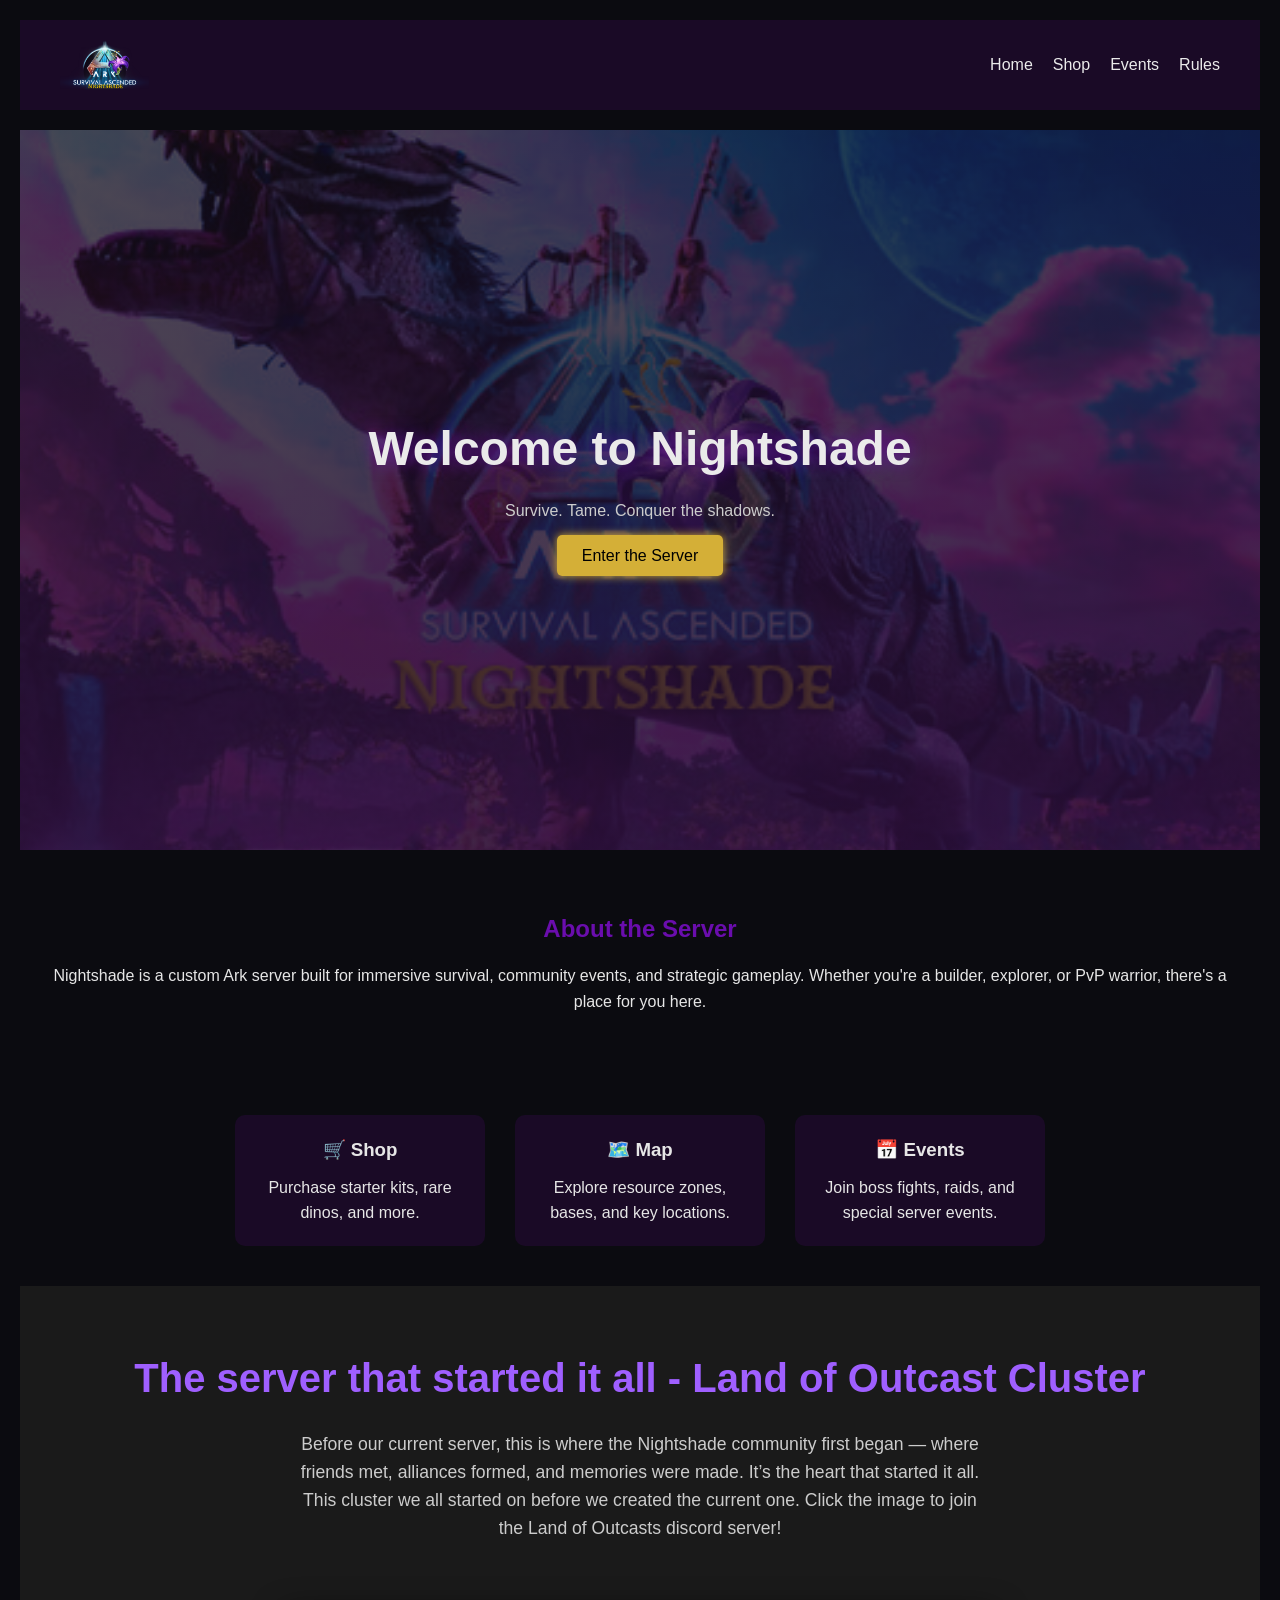
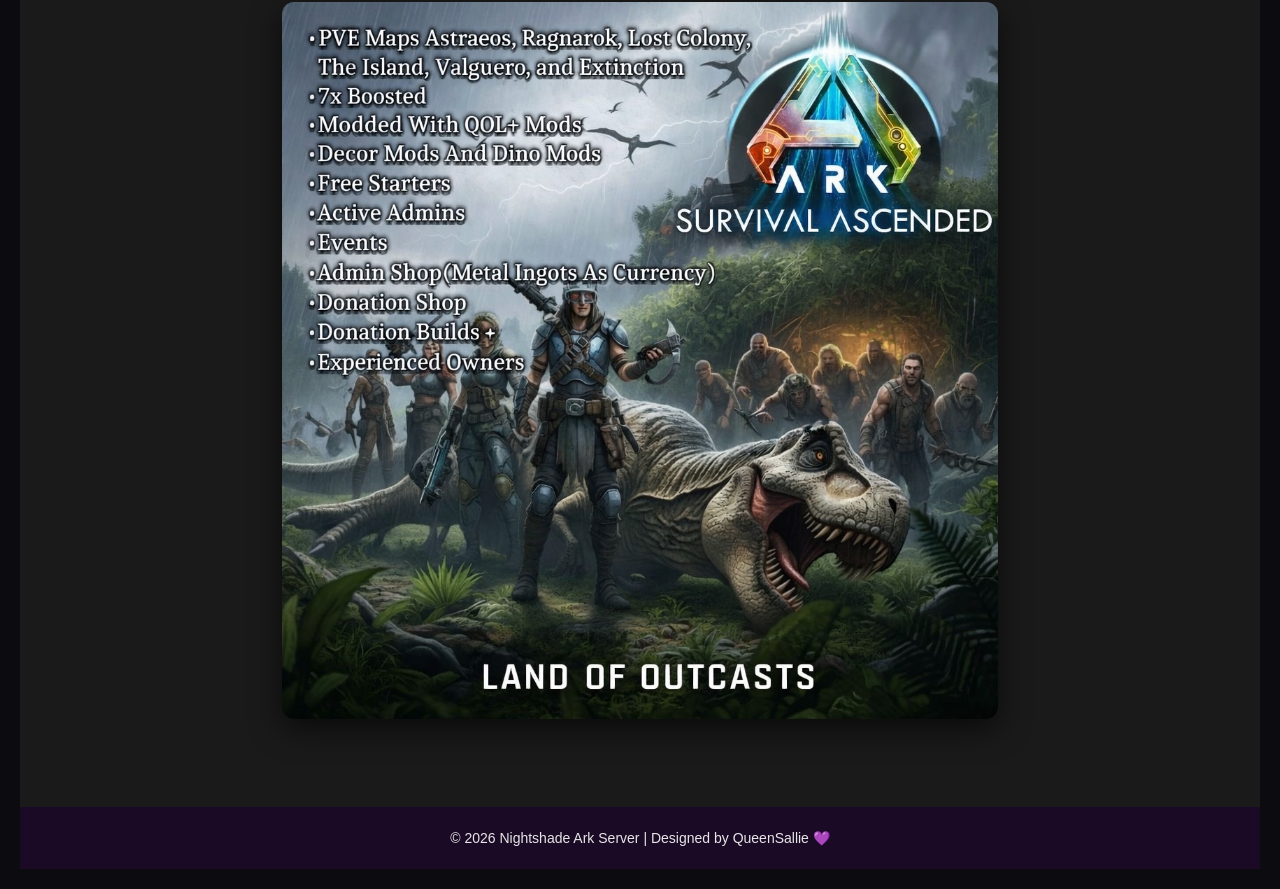
==== index.html @ dcf2665f "Fixed the reference to shop again." ====
<!DOCTYPE html>
<html lang="en">
<head>
    <meta charset="UTF-8">
    <meta name="viewport" content="width=device-width, initial-scale=1.0">
    <title>Nightshade Ark Server</title>
    <link rel="stylesheet" href="css/styles.css">
</head>

<body>

    <!-- NAVIGATION -->
    <header>
        <nav class="navbar">
            <a href="index.html" class="logo">
    <img src="images/logo-transparent.png" alt="Nightshade Logo"></a>
            <ul class="nav-links">
                <li><a href="index.html">Home</a></li>
                <li><a href="shop.html">Shop</a></li>
                <li><a href="events.html">Events</a></li>
                <li><a href="rules.html">Rules</a></li>
            </ul>
        </nav>
    </header>

    <!-- HERO SECTION -->
    <section class="hero">
        <div class="hero-content">
            <h2>Welcome to Nightshade</h2>
            <p>Survive. Tame. Conquer the shadows.</p>
            <a href="https://discord.gg/8NeNgTQu6d" class="btn-primary">Enter the Server</a>
        </div>
    </section>

    <!-- ABOUT SECTION -->
    <section class="about">
        <h2>About the Server</h2>
        <p>
            Nightshade is a custom Ark server built for immersive survival,
            community events, and strategic gameplay. Whether you're a builder,
            explorer, or PvP warrior, there's a place for you here.
        </p>
    </section>

    <!-- FEATURES -->
    <section class="features">

        <div class="card">
         <a href="shop.html" style="text-decoration:none; color: inherit;">
            <h3>🛒 Shop</h3>
            <p>Purchase starter kits, rare dinos, and more.</p>
         </a>   
        </div>

        <div class="card">
            <h3>🗺️ Map</h3>
            <p>Explore resource zones, bases, and key locations.</p>
        </div>

        <div class="card">
            <h3>📅 Events</h3>
            <p>Join boss fights, raids, and special server events.</p>
        </div>

    </section>
<!-- Original Server Section -->
<section class="original-server">
  <div class="container">
    <h2>The server that started it all - Land of Outcast Cluster</h2>
    <p>Before our current server, this is where the Nightshade community first began — where friends met, alliances formed, and memories were made. It’s the heart that started it all. This cluster we all started on before we created the current one. Click the image to join the Land of Outcasts discord server!</p>

    <div class="server-image">
      <a href="https://discord.gg/nXuKknvdnn">
        <img src="images/landofoutcasts.png" alt="Land of Outcast Cluster Advertisement">
      </a>
    </div>
  </div>
</section>
    <!-- FOOTER -->
    <footer>
        <p>© 2026 Nightshade Ark Server | Designed by QueenSallie 💜</p>
    </footer>

</body>
</html>
---- css/styles.css ----
/* RESET */
* {
    margin: 0;
    padding: 0;
    box-sizing: border-box;
}

/* BODY */
body {
    font-family: Arial, sans-serif;
    background-color: #0D0D0D;
    color: #EAEAEA;
}

/* NAVBAR */
.navbar {
    display: flex;
    justify-content: space-between;
    align-items: center;
    padding: 20px 40px;
    background-color: #1A0A26;
}

.logo {
    color: #6A0DAD;
    font-size: 24px;
}

.nav-links {
    list-style: none;
    display: flex;
    gap: 20px;
}

.nav-links a {
    text-decoration: none;
    color: #EAEAEA;
    transition: 0.3s;
}

.nav-links a:hover {
    color: #6A0DAD;
}

/* HERO */
.hero {
    position: relative;
    height: 80vh;
    display: flex;
    justify-content: center;
    align-items: center;
    text-align: center;
    color: #EAEAEA;
    z-index: 0;

    /* Background with overlay */
    background: 
        linear-gradient(rgba(13,13,13,0.7), rgba(43,15,58,0.9)),
        url('../images/arkbackground-clean-wip.png') no-repeat center center;
    background-size: cover;
    background-position: center;
}
.hero {
    background-attachment: fixed;
}
/* Ensure content is on top */
.hero-content {
    position: relative;
    z-index: 1;
}

.hero h2 {
    font-size: 48px;
    margin-bottom: 10px;
}

.hero p {
    margin-bottom: 20px;
    color: #ccc;
}

.btn-primary {
    padding: 12px 25px;
    background-color: #D4AF37;
    color: #000;
    text-decoration: none;
    border-radius: 5px;
    transition: 0.3s;
}

.btn-primary:hover {
    background-color: #b8962e;
}

/* ABOUT */
.about {
    padding: 60px 20px;
    text-align: center;
}

.about h2 {
    color: #6A0DAD;
    margin-bottom: 15px;
}

/* FEATURES */
.features {
    display: flex;
    justify-content: center;
    gap: 30px;
    padding: 40px;
}

.card {
    background-color: #1A0A26;
    padding: 20px;
    border-radius: 10px;
    width: 250px;
    text-align: center;
    transition: 0.3s;
}

.card:hover {
    transform: translateY(-5px);
    box-shadow: 0 0 15px #6A0DAD;
}

.card h3 {
    margin-bottom: 10px;
}

/* FOOTER */
footer {
    text-align: center;
    padding: 20px;
    background-color: #1A0A26;
    font-size: 14px;
}
/* GLOW EFFECTS */

.hero h2 {
    text-shadow: 0 0 15px rgba(106, 13, 173, 0.7);
}

/* BUTTON GLOW */
.btn-primary {
    box-shadow: 0 0 10px #D4AF37;
}

.btn-primary:hover {
    box-shadow: 0 0 20px #D4AF37, 0 0 40px #D4AF37;
    transform: scale(1.05);
}

/* CARD HOVER GLOW */
.card:hover {
    transform: translateY(-8px);
    box-shadow: 0 0 20px #6A0DAD, 0 0 40px rgba(106, 13, 173, 0.5);
}

/* FADE-IN ANIMATION */
.hero-content, .about, .features {
    animation: fadeIn 1.5s ease-in;
}

@keyframes fadeIn {
    from {
        opacity: 0;
        transform: translateY(20px);
    }
    to {
        opacity: 1;
        transform: translateY(0);
    }
}
@media (max-width: 768px) {
    .hero h2 {
        font-size: 32px;
    }

    .hero p {
        font-size: 18px;
    }
}
/* Logo image size */
.logo img {
    height: 50px;        /* change to whatever fits your navbar */
    width: auto;         /* keeps the aspect ratio */
    display: block;
}

/* RULES PAGE */
.rules {
    padding: 60px 20px;
    max-width: 900px;
    margin: 0 auto;
    text-align: center;
}

.rules h2 {
    color: #6A0DAD;
    margin-bottom: 40px;
    font-size: 36px;
    text-shadow: 0 0 10px rgba(106, 13, 173, 0.5);
}

.rule-card {
    background-color: #1A0A26;
    padding: 25px;
    border-radius: 12px;
    margin-bottom: 20px;
    text-align: left;
    transition: 0.3s;
    box-shadow: 0 0 10px rgba(106, 13, 173, 0.3);
}

.rule-card h3 {
    color: #D4AF37;
    margin-bottom: 10px;
}

.rule-card p {
    color: #EAEAEA;
    line-height: 1.6;
}

.rule-card:hover {
    box-shadow: 0 0 25px #6A0DAD, 0 0 40px rgba(106, 13, 173, 0.5);
    transform: translateY(-5px);
}

/* Nightshade Ark Shop CSS */

body {
    font-family: Arial, sans-serif;
    background-color: #0B0B17; /* very dark purple/black background */
    color: #EAEAEA;
    margin: 0;
    padding: 20px;
}

header {
    text-align: center;
    padding-bottom: 20px;
}

header h1 {
    color: #9B59B6; /* Nightshade purple accent */
    font-size: 2.5em;
    text-shadow: 0 0 10px #6C3483; /* subtle glow */
}

/* Dropdown Menu */
nav.shop-menu {
    text-align: center;
    margin-bottom: 30px;
}

.shop-menu ul {
    list-style: none;
    padding: 0;
    margin: 0;
    display: inline-block;
}

.shop-menu > ul > li {
    position: relative;
    display: inline-block;
    margin: 0 10px;
    background-color: #1C1C2E; /* dark blue/purple background */
    padding: 12px 20px;
    border-radius: 5px;
    cursor: pointer;
    color: #FFD700; /* gold text accent */
    font-weight: bold;
    transition: 0.2s;
}

.shop-menu > ul > li:hover {
    background-color: #2C2C44; /* lighter hover effect */
}

.shop-menu .dropdown {
    display: none;
    position: absolute;
    top: 100%;
    left: 0;
    background-color: #0B0B17;
    min-width: 180px;
    border-radius: 5px;
    z-index: 10;
    box-shadow: 0 0 15px rgba(155, 89, 182, 0.5); /* purple glow */
}

.shop-menu .dropdown li {
    padding: 10px;
    color: #FFD700;
    text-align: left;
    transition: 0.2s;
}

.shop-menu .dropdown li:hover {
    background-color: #babaf7;
}

.shop-menu > ul > li:hover .dropdown {
    display: block;
}

/* Discord Button */
a.discord-button {
    display: inline-block;
    background-color: #902cf4;
    color: white;
    padding: 12px 25px;
    border-radius: 5px;
    text-decoration: none;
    font-weight: bold;
    transition: 0.2s;
}

a.discord-button:hover {
    background-color: #b789f7;
}

/* Instructions Section */
.instructions {
    text-align: center;
    margin-top: 40px;
}

.instructions h2 {
    color: #9B59B6;
    font-size: 1.8em;
    margin-bottom: 10px;
}

.instructions p {
    font-size: 1em;
    margin-bottom: 15px;
}

/* Responsive */
@media (max-width: 600px) {
    .shop-menu > ul > li {
        display: block;
        margin: 5px 0;
    }

    .shop-menu .dropdown {
        position: relative;
    }
}

/* Starter Kit Header */
.starter-header {
    text-align: center;
    padding: 40px 20px 20px;
    background: linear-gradient(90deg, #0D0D0D, #1A0A2A);
    color: #DA70D6;
    font-family: 'Arial', sans-serif;
    text-shadow: 1px 1px 5px #000;
}

/* Main section */
.starter-main {
    display: flex;
    gap: 30px;
    justify-content: center;
    flex-wrap: wrap;
    padding: 40px 20px;
}

/* Starter card */
.starter-card {
    background-color: #1A1A1A;
    border: 2px solid #3D0075;
    border-radius: 12px;
    padding: 30px;
    max-width: 500px;
    color: #EAEAEA;
    box-shadow: 0 5px 20px rgba(160, 32, 240, 0.3);
    text-align: center;
    font-family: Arial, sans-serif;
}

.starter-card h2 {
    color: #A020F0;
    margin-bottom: 15px;
}

.starter-card ul {
    list-style-type: square;
    margin: 15px 0;
    padding-left: 20px;
    text-align: left;
}

.starter-card ul li {
    margin-bottom: 8px;
    color: #CCCCCC;
}

.starter-card p {
    margin: 20px 0;
    font-size: 0.95rem;
    color: #DDDDDD;
}

/* Discord Button */
.discord-button {
    display: inline-block;
    background-color: #902cf4;
    color: white;
    padding: 12px 25px;
    border-radius: 5px;
    text-decoration: none;
    font-weight: bold;
    transition: 0.2s;
}

.discord-button:hover {
    background-color: #b789f7;
    transform: translateY(-3px);
}
/* Section spacing */
.shop-section {
    margin: 60px auto;
    max-width: 900px;
    padding: 0 20px;
}

.shop-section h2 {
    text-align: center;
    color: #DA70D6;
    margin-bottom: 20px;
    font-size: 1.8rem;
    text-shadow: 0 0 10px rgba(218, 112, 214, 0.6);
}

/* Card style */
.info-card {
    background: rgba(20, 20, 30, 0.9);
    border: 1px solid rgba(160, 32, 240, 0.4);
    border-radius: 14px;
    padding: 25px;
    box-shadow: 0 0 25px rgba(160, 32, 240, 0.15);
    backdrop-filter: blur(6px);
}

/* Centered version */
.info-card.center {
    text-align: center;
}

/* Text styling */
.info-card p {
    margin-bottom: 15px;
    color: #CCCCCC;
    line-height: 1.6;
}

/* Discord Button Upgrade */
.discord-button {
    display: inline-block;
    margin-top: 15px;
    background: linear-gradient(135deg, #7a00ff, #c84bff);
    color: white;
    padding: 12px 28px;
    border-radius: 10px;
    text-decoration: none;
    font-weight: bold;
    letter-spacing: 0.5px;
    box-shadow: 0 0 15px rgba(200, 75, 255, 0.4);
    transition: all 0.25s ease;
}

.discord-button:hover {
    transform: translateY(-3px) scale(1.03);
    box-shadow: 0 0 25px rgba(200, 75, 255, 0.7);
}
.shop-tabs {
    display: flex;
    justify-content: center;
    gap: 15px;
    margin: 25px 0 40px;
    flex-wrap: wrap;
}

.shop-tabs a {
    background: rgba(40, 40, 60, 0.8);
    color: #FFD700;
    padding: 10px 18px;
    border-radius: 8px;
    text-decoration: none;
    border: 1px solid rgba(255, 215, 0, 0.2);
    transition: all 0.2s ease;
}

.shop-tabs a:hover {
    background: #A020F0;
    color: white;
    box-shadow: 0 0 15px rgba(160, 32, 240, 0.6);
}

/* SECTION */
.dino-section {
    max-width: 1100px;
    margin: 40px auto;
    padding: 0 20px;
}

/* GRID */
.dino-grid {
    display: grid;
    grid-template-columns: repeat(auto-fit, minmax(220px, 1fr));
    gap: 25px;
}

/* CARD */
.dino-card {
    background: rgba(25, 25, 35, 0.9);
    border: 1px solid rgba(160, 32, 240, 0.3);
    border-radius: 12px;
    padding: 15px;
    text-align: center;
    transition: 0.25s ease;
    box-shadow: 0 0 10px rgba(160, 32, 240, 0.1);
}

.dino-card:hover {
    transform: translateY(-6px);
    box-shadow: 0 0 25px rgba(160, 32, 240, 0.6);
}

/* IMAGE */
.dino-card img {
    width: 100%;
    height: 140px;
    object-fit: contain;
    margin-bottom: 10px;
}

/* TITLE */
.dino-card h3 {
    color: #DA70D6;
    margin-bottom: 5px;
}

/* DESCRIPTION */
.dino-card p {
    font-size: 0.9rem;
    color: #CCCCCC;
}

/* PRICE */
.price {
    display: block;
    margin-top: 10px;
    font-weight: bold;
    color: #FFD700;
}
/* Original Server Section */
.original-server {
  background-color: #1a1a1a; /* slightly lighter than the main bg for contrast */
  color: #eaeaea;
  padding: 60px 20px;
  text-align: center;
}

.original-server h2 {
  font-size: 2.5rem;
  margin-bottom: 20px;
  color: #9f5fff; /* nightshade accent color */
}

.original-server p {
  font-size: 1.1rem;
  max-width: 700px;
  margin: 0 auto 40px auto;
  line-height: 1.6;
  color: #ccc;
}

.server-cards {
  display: flex;
  justify-content: center;
  gap: 20px;
  flex-wrap: wrap;
}

.server-cards .card {
  background-color: #2a2a2a;
  border-radius: 12px;
  padding: 20px;
  width: 300px;
  box-shadow: 0 4px 15px rgba(0,0,0,0.6);
  transition: transform 0.3s, box-shadow 0.3s;
}

.server-cards .card:hover {
  transform: translateY(-5px);
  box-shadow: 0 8px 25px rgba(0,0,0,0.8);
}

.server-cards .card img {
  width: 80px;
  height: 80px;
  object-fit: contain;
  margin-bottom: 15px;
}

.server-cards .card h3 {
  font-size: 1.3rem;
  margin-bottom: 10px;
  color: #9f5fff;
}

.server-cards .card p {
  font-size: 0.95rem;
  color: #ddd;
  margin-bottom: 15px;
}

.server-cards .card .btn {
  display: inline-block;
  padding: 8px 18px;
  background-color: #9f5fff;
  color: #fff;
  text-decoration: none;
  border-radius: 6px;
  font-weight: bold;
  transition: background-color 0.3s;
}

.server-cards .card .btn:hover {
  background-color: #7a3fff;
}
/* Original Server Big Image */
.original-server .server-image {
  display: flex;
  justify-content: center;
  margin-top: 30px;
}

/* Polished Original Server Image */
.original-server .server-image img {
  max-width: 70%;           /* keeps it readable but not huge */
  height: auto;
  border-radius: 12px;
  box-shadow: 0 10px 30px rgba(0,0,0,0.6);
  transition: transform 0.3s, box-shadow 0.3s;
  margin: 20px 0;           /* spacing above and below */
}

.original-server .server-image img:hover {
  transform: scale(1.02);   /* subtle hover zoom */
  box-shadow: 0 14px 40px rgba(0,0,0,0.7);
}
/* Maps Section */
.maps {
  padding: 60px 20px;
  text-align: center;
  background-color: #0d0d0d;
  color: #eaeaea;
}

.maps h2 {
  font-size: 2.5rem;
  margin-bottom: 10px;
  color: #9f5fff;
}

.maps p {
  margin-bottom: 40px;
  color: #ccc;
}

/* Gallery Layout */
.map-gallery {
  display: flex;
  justify-content: center;
  gap: 30px;
  flex-wrap: wrap;
}

/* Individual Map */
.map-item {
  width: 400px; /* controls size */
  text-align: center;
}

/* Image */
.map-item img {
  width: 100%;
  height: auto;
  border-radius: 12px;
  box-shadow: 0 8px 25px rgba(0,0,0,0.7);
  transition: transform 0.3s, box-shadow 0.3s;
}

/* Hover effect */
.map-item img:hover {
  transform: scale(1.03);
  box-shadow: 0 12px 35px rgba(0,0,0,0.85);
}

/* Map Name */
.map-item h3 {
  margin-top: 12px;
  color: #9f5fff;
}

* {
    margin: 0;
    padding: 0;
    box-sizing: border-box;
}

body {
    font-family: Arial, sans-serif;
    background: #0b0b10;
    color: #e6e6e6;
    line-height: 1.6;
}


/* =========================
   EVENTS PAGE LAYOUT
========================= */

.events-page {
    padding: 40px 20px;
    max-width: 1100px;
    margin: auto;
}

/* HERO */
.events-hero {
    text-align: center;
    margin-bottom: 40px;
}

.events-hero h1 {
    font-size: 42px;
    color: #c77dff;
    margin-bottom: 10px;
}

.events-hero p {
    color: #aaa;
}

/* =========================
   EVENT CARDS
========================= */

.events-container {
    display: grid;
    gap: 20px;
    margin-bottom: 50px;
}

.event-card {
    background: #141420;
    border: 1px solid #3d0075;
    border-radius: 12px;
    padding: 20px;
    box-shadow: 0 0 15px rgba(160, 32, 240, 0.15);
    transition: 0.2s ease;
}

.event-card:hover {
    transform: translateY(-3px);
    box-shadow: 0 0 25px rgba(160, 32, 240, 0.3);
}

.event-card h2 {
    color: #c77dff;
    margin-bottom: 8px;
}

.event-card p {
    color: #ccc;
    margin-bottom: 10px;
}

.event-time {
    font-size: 14px;
    color: #999;
}

/* =========================
   FORUM SECTION
========================= */

.forum-section {
    margin-top: 60px;
    text-align: center;
}

.forum-section h2 {
    font-size: 28px;
    color: #c77dff;
    margin-bottom: 10px;
}

.forum-section p {
    color: #aaa;
    margin-bottom: 20px;
}
#forum-embed {
    width: 100%;
}

.forum-box iframe {
    border-radius: 10px;
}
.forum-box {
    background: #141420;
    border: 2px solid #3d0075;
    border-radius: 12px;
    padding: 20px;
    box-shadow: 0 0 20px rgba(160, 32, 240, 0.25);
    min-height: 200px;
}

/* =========================
   FOOTER
========================= */

.footer {
    text-align: center;
    padding: 20px;
    margin-top: 60px;
    border-top: 1px solid #3d0075;
    color: #777;
    font-size: 14px;
}
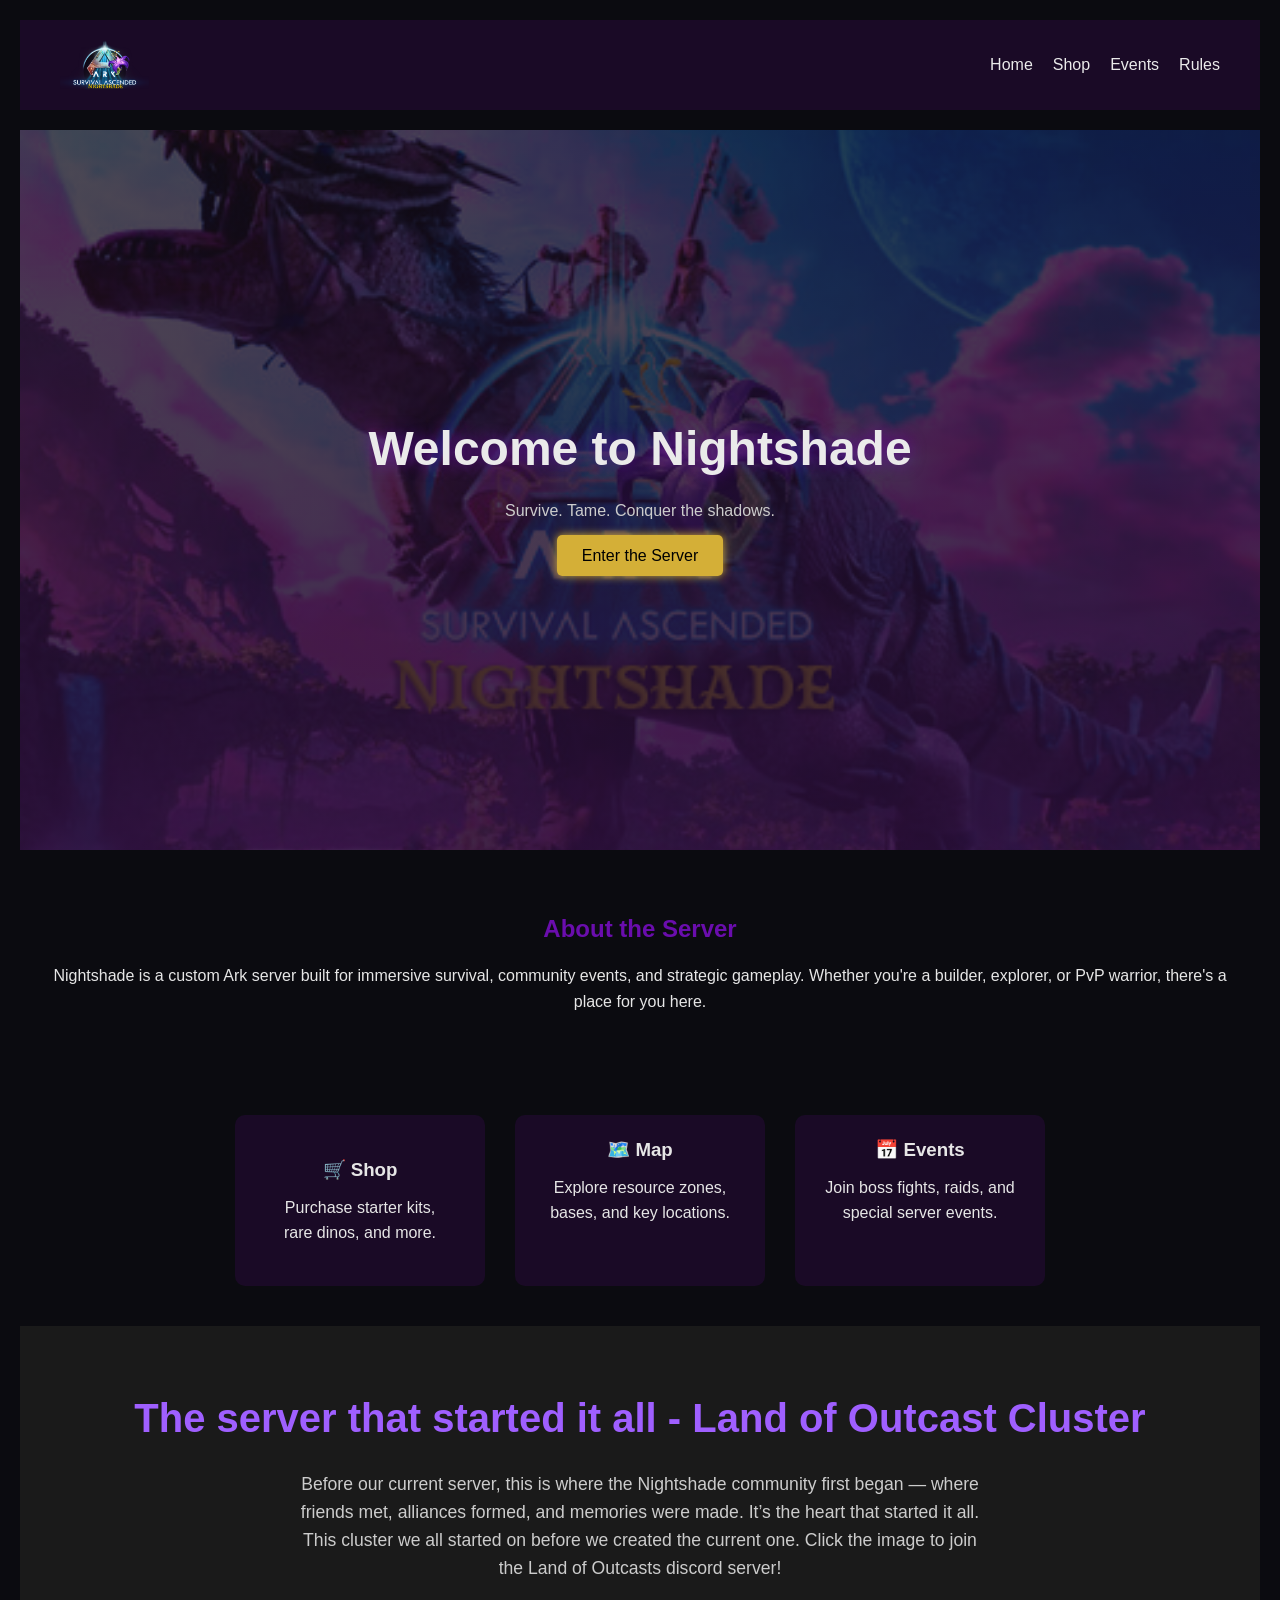
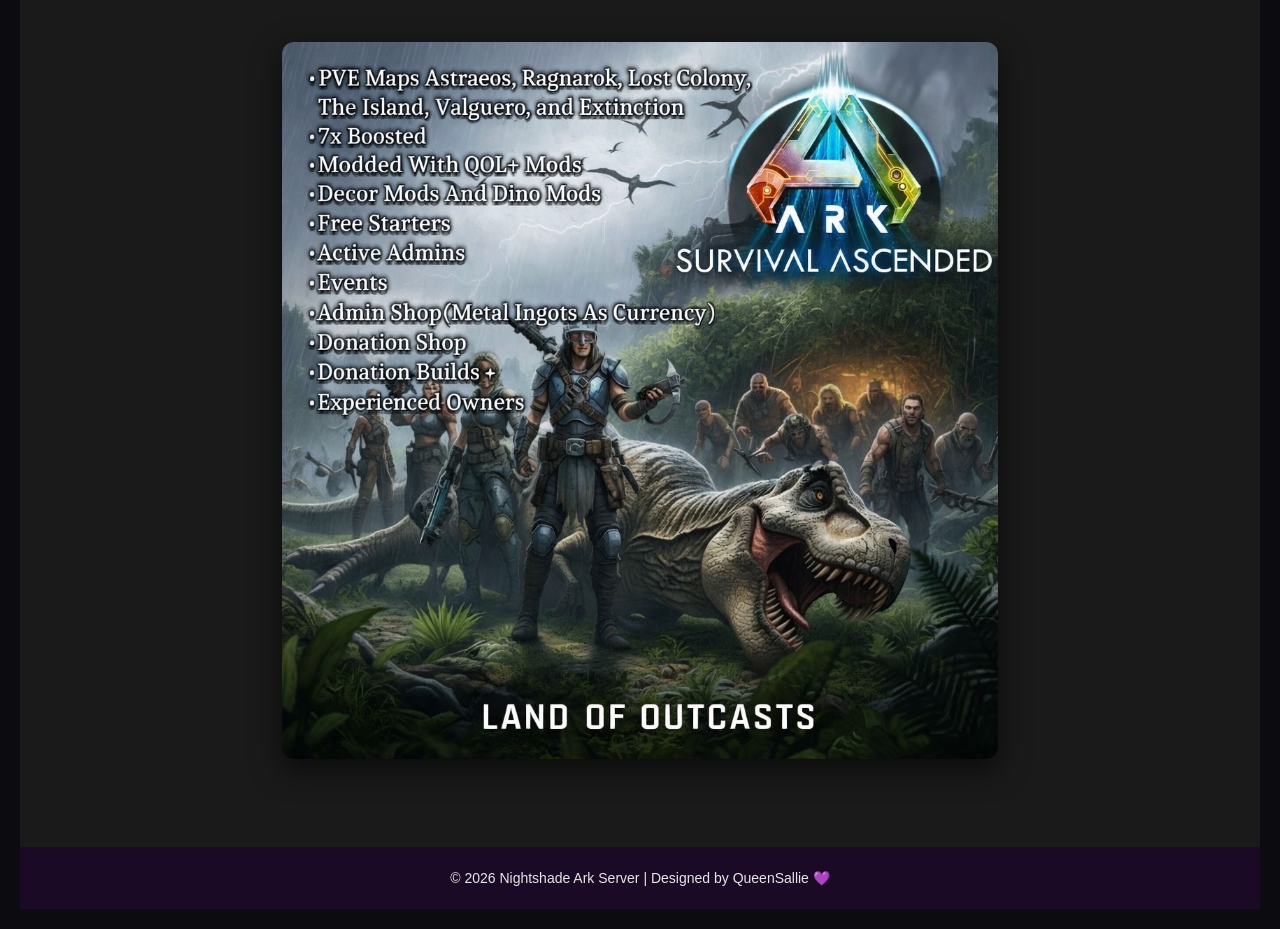
==== commit 7b7e8d02: "Update shop link styling in index.html" ====
--- a/index.html
+++ b/index.html
@@ -46,7 +46,7 @@
     <section class="features">
 
         <div class="card">
-         <a href="shop.html" style="text-decoration:none; color: inherit;">
+         <a href="shop.html" style="display: block; padding: 20px; text-decoration:none; color: inherit;">
             <h3>🛒 Shop</h3>
             <p>Purchase starter kits, rare dinos, and more.</p>
          </a>   
@@ -82,4 +82,4 @@
     </footer>
 
 </body>
-</html>+</html>
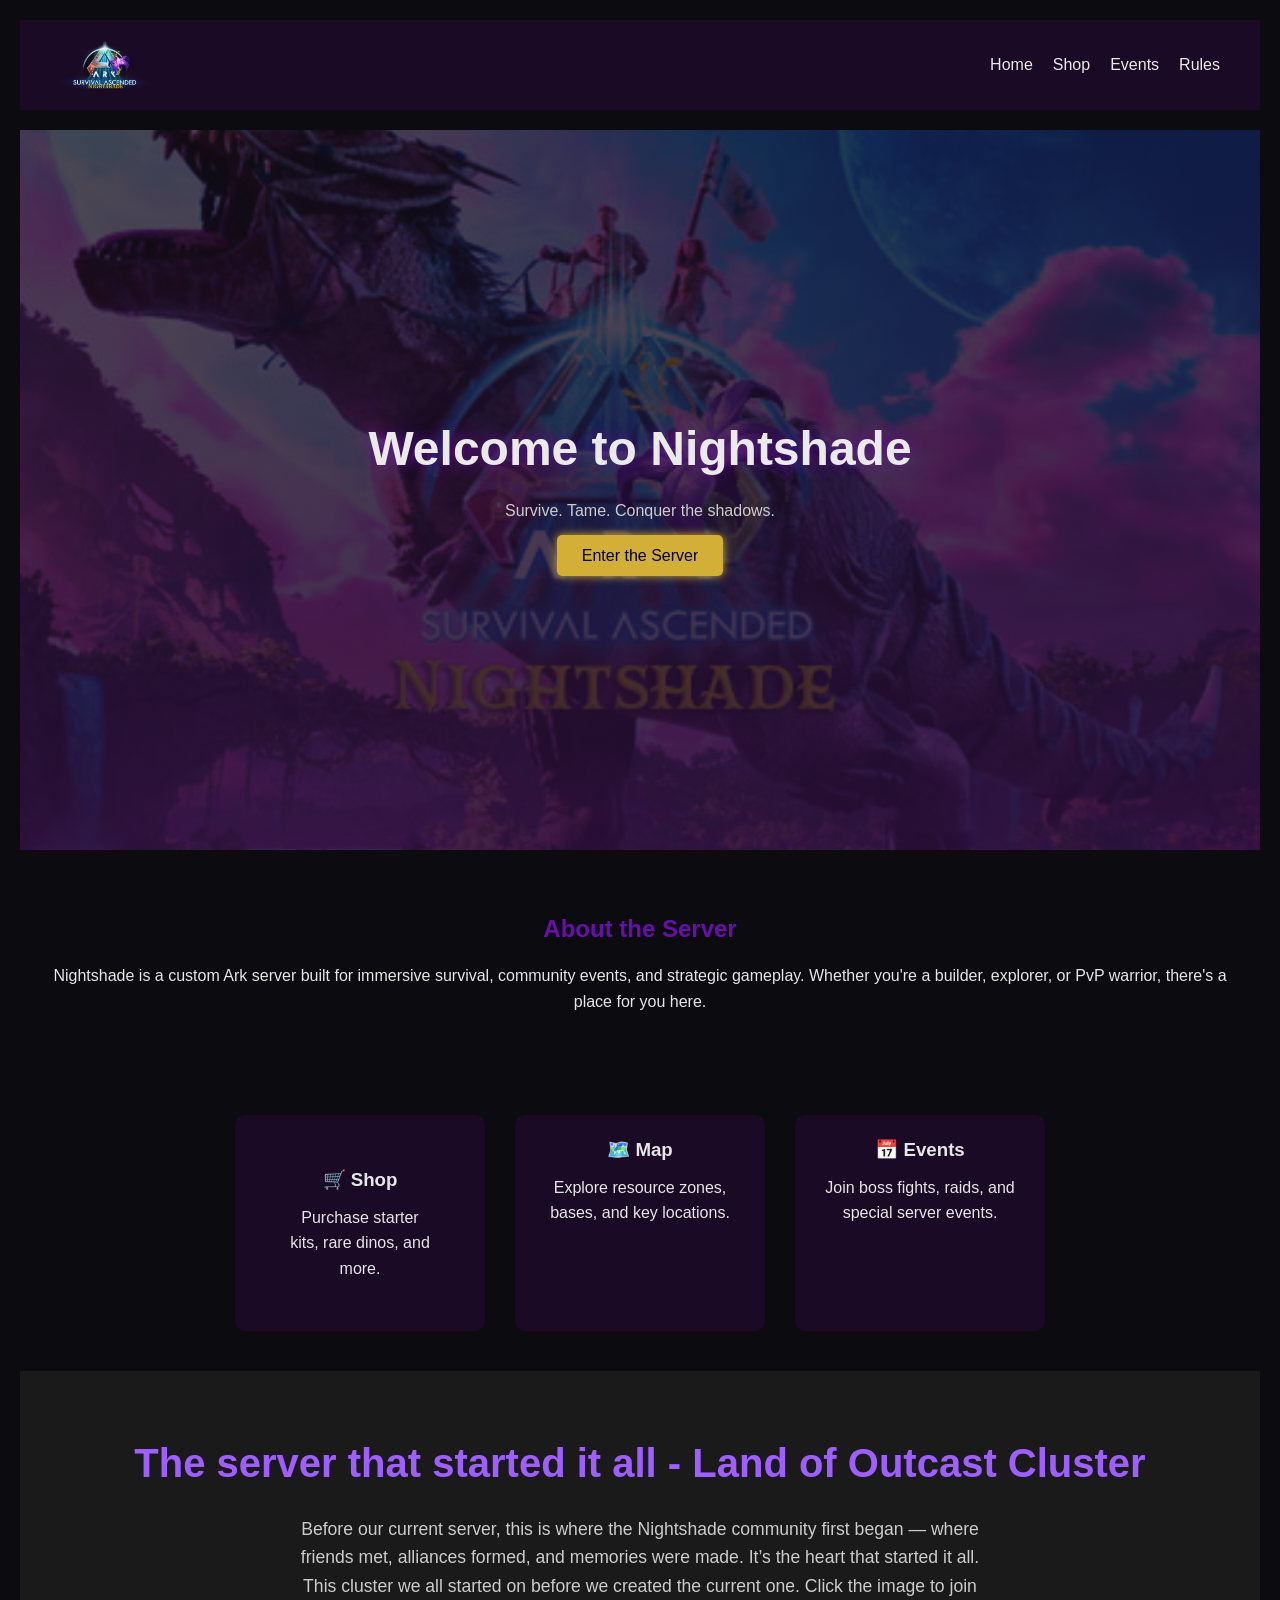
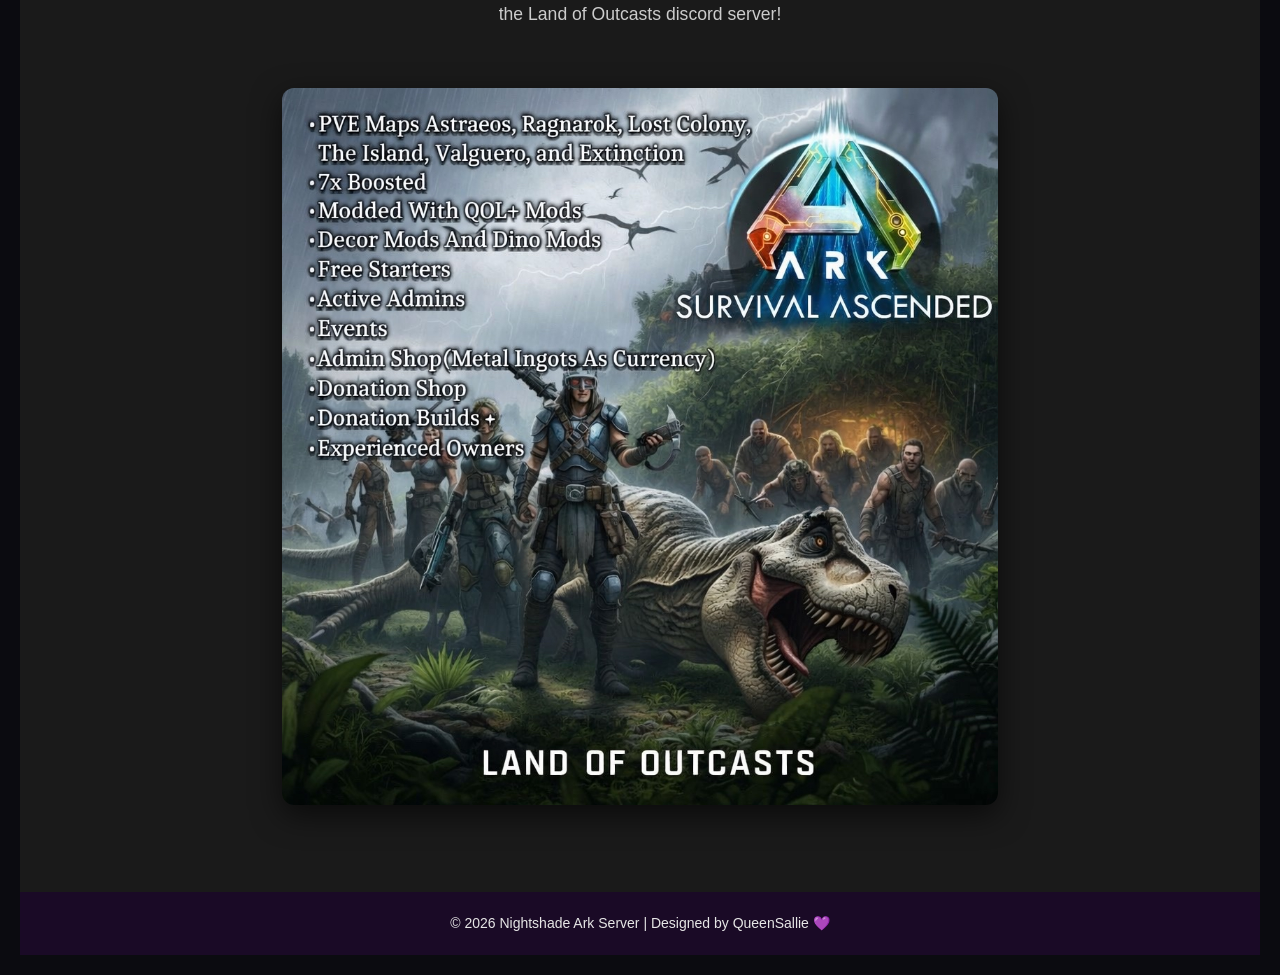
==== commit 6dd2f531: "Modify card layout and padding for shop section Updated card styles and padding for the shop link." ====
--- a/index.html
+++ b/index.html
@@ -45,8 +45,8 @@
     <!-- FEATURES -->
     <section class="features">
 
-        <div class="card">
-         <a href="shop.html" style="display: block; padding: 20px; text-decoration:none; color: inherit;">
+        <div class="card style=padding: 0; overflow: hidden;">
+         <a href="shop.html" style="display: block; padding: 30px; text-decoration:none; color: inherit;">
             <h3>🛒 Shop</h3>
             <p>Purchase starter kits, rare dinos, and more.</p>
          </a>   
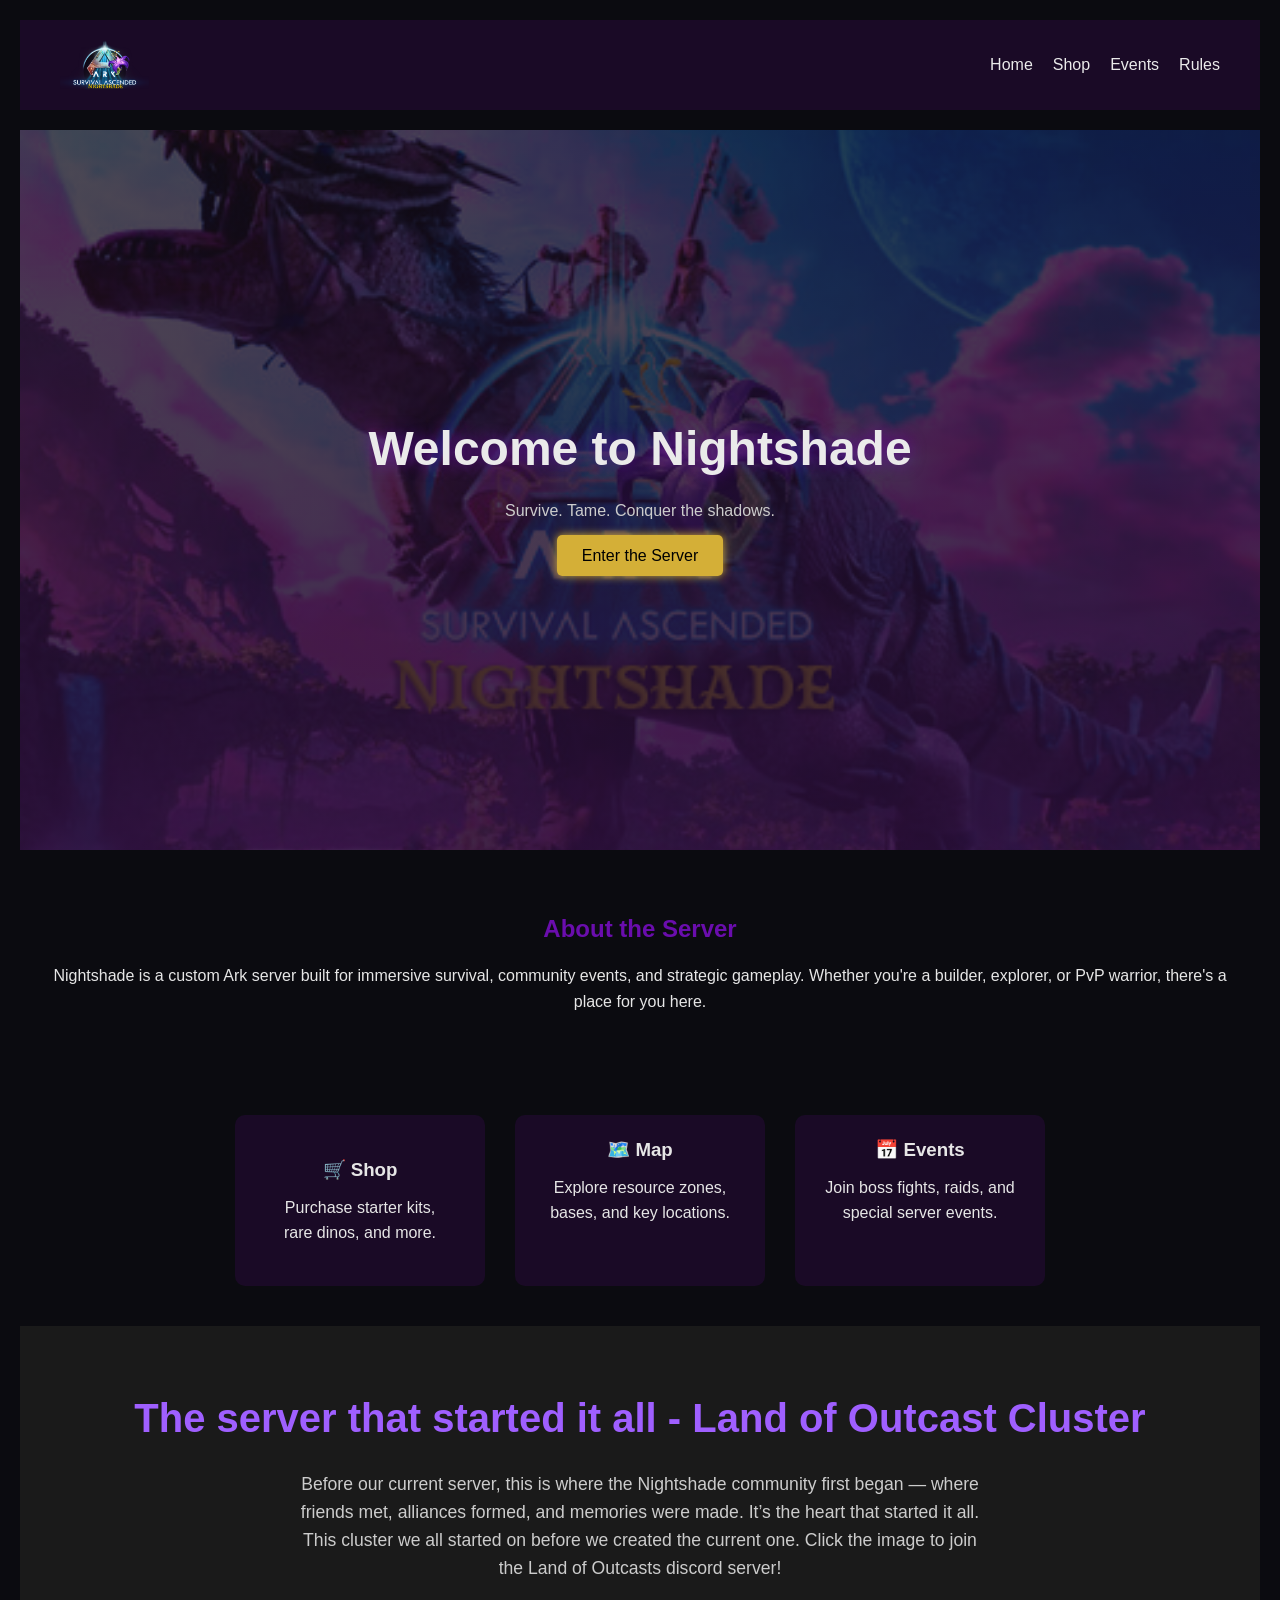
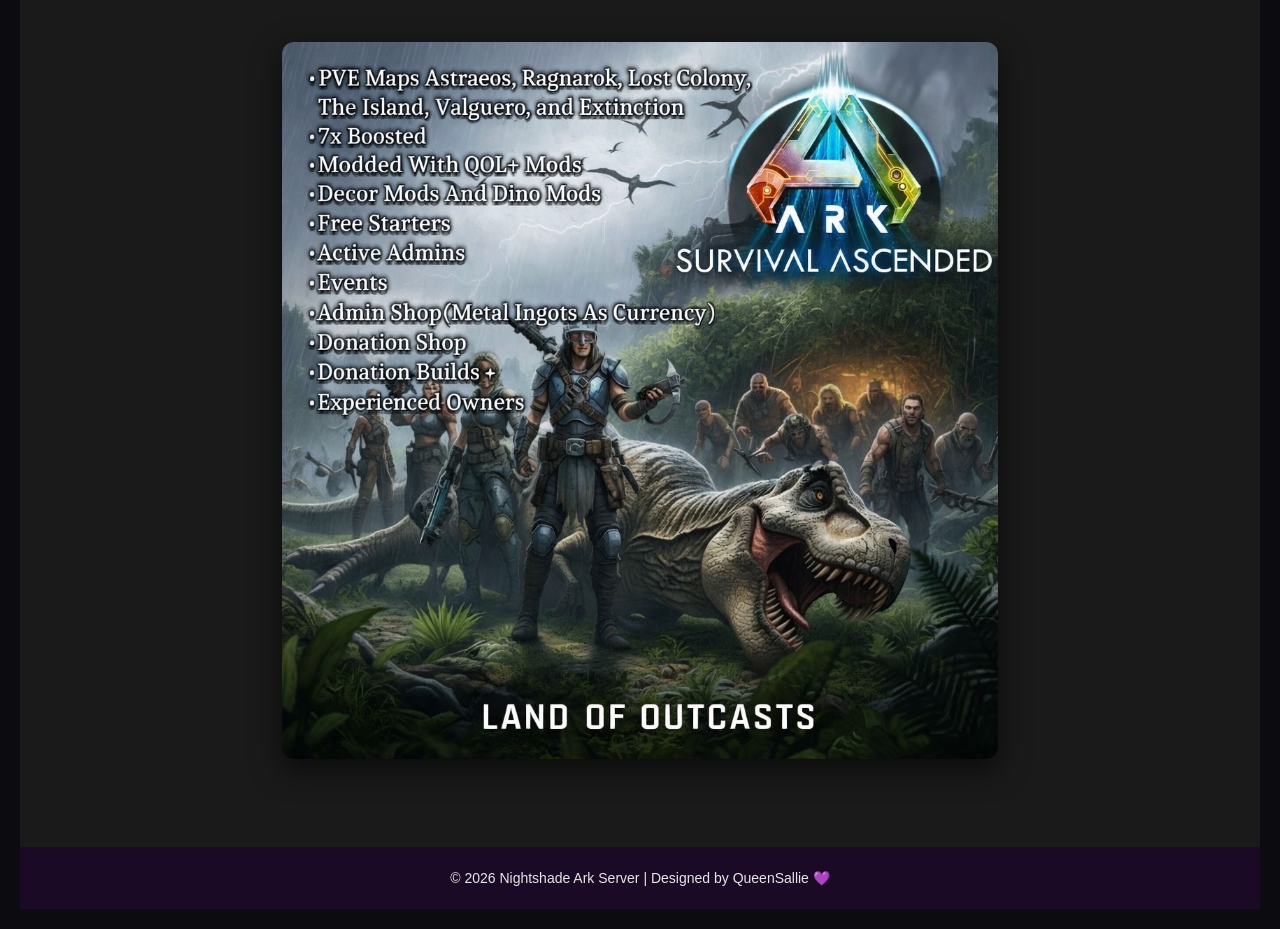
==== commit 43ec51a2: "Adjust padding for shop link in features section Reduced padding in the shop link for better layout." ====
--- a/index.html
+++ b/index.html
@@ -46,7 +46,7 @@
     <section class="features">
 
         <div class="card style=padding: 0; overflow: hidden;">
-         <a href="shop.html" style="display: block; padding: 30px; text-decoration:none; color: inherit;">
+         <a href="shop.html" style="display: inline-block; padding: 20px; text-decoration:none; color: inherit;">
             <h3>🛒 Shop</h3>
             <p>Purchase starter kits, rare dinos, and more.</p>
          </a>   
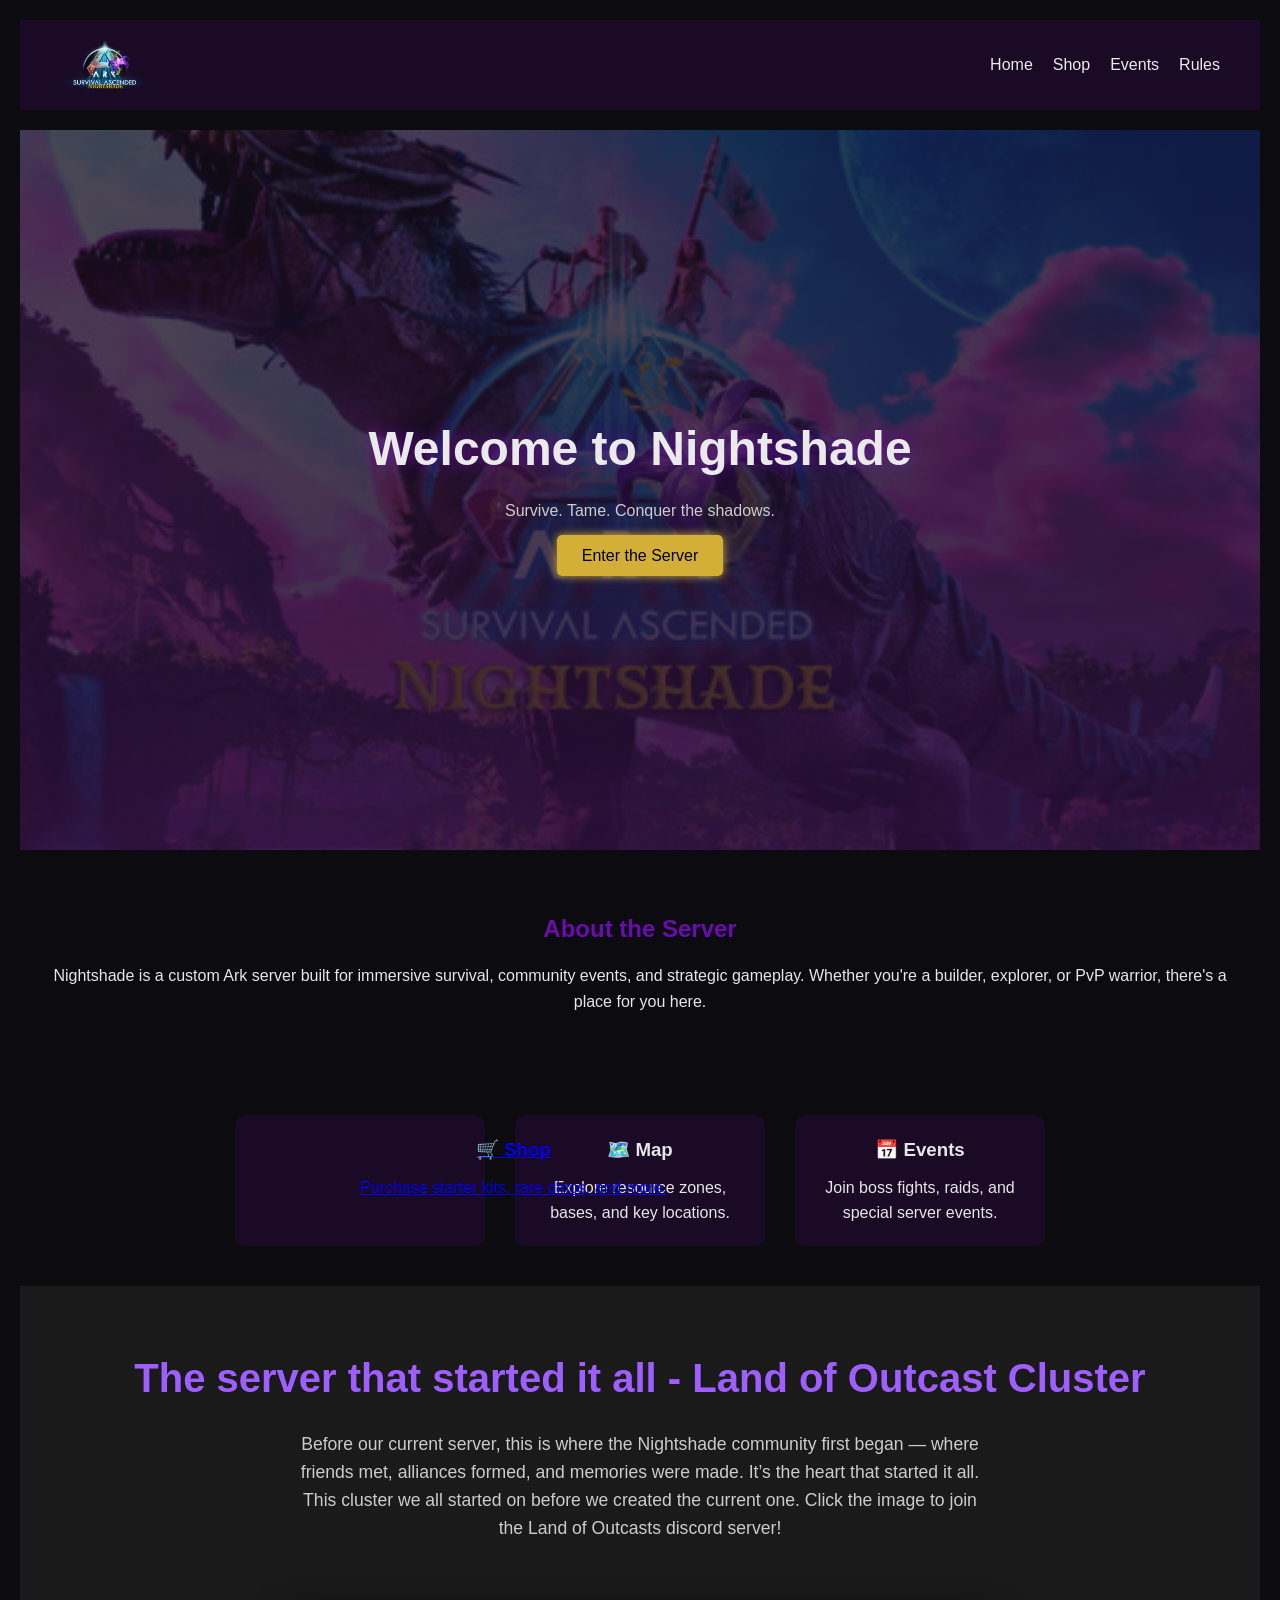
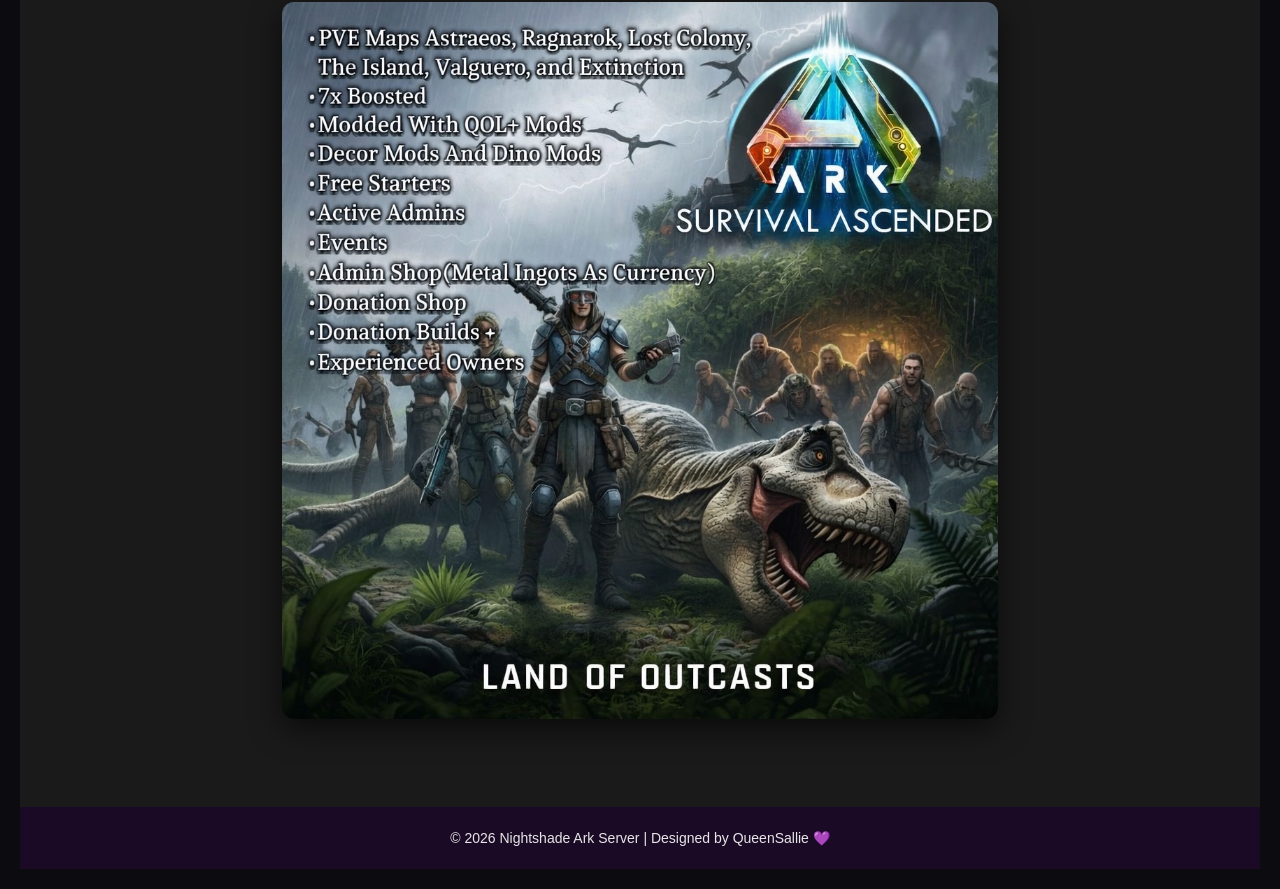
==== commit 200bf9ea: "Update card layout for shop section in index.html" ====
--- a/index.html
+++ b/index.html
@@ -45,8 +45,8 @@
     <!-- FEATURES -->
     <section class="features">
 
-        <div class="card style=padding: 0; overflow: hidden;">
-         <a href="shop.html" style="display: inline-block; padding: 20px; text-decoration:none; color: inherit;">
+        <div class="card style=position: relative;">
+         <a href="shop.html" style="position: absolute;">
             <h3>🛒 Shop</h3>
             <p>Purchase starter kits, rare dinos, and more.</p>
          </a>   
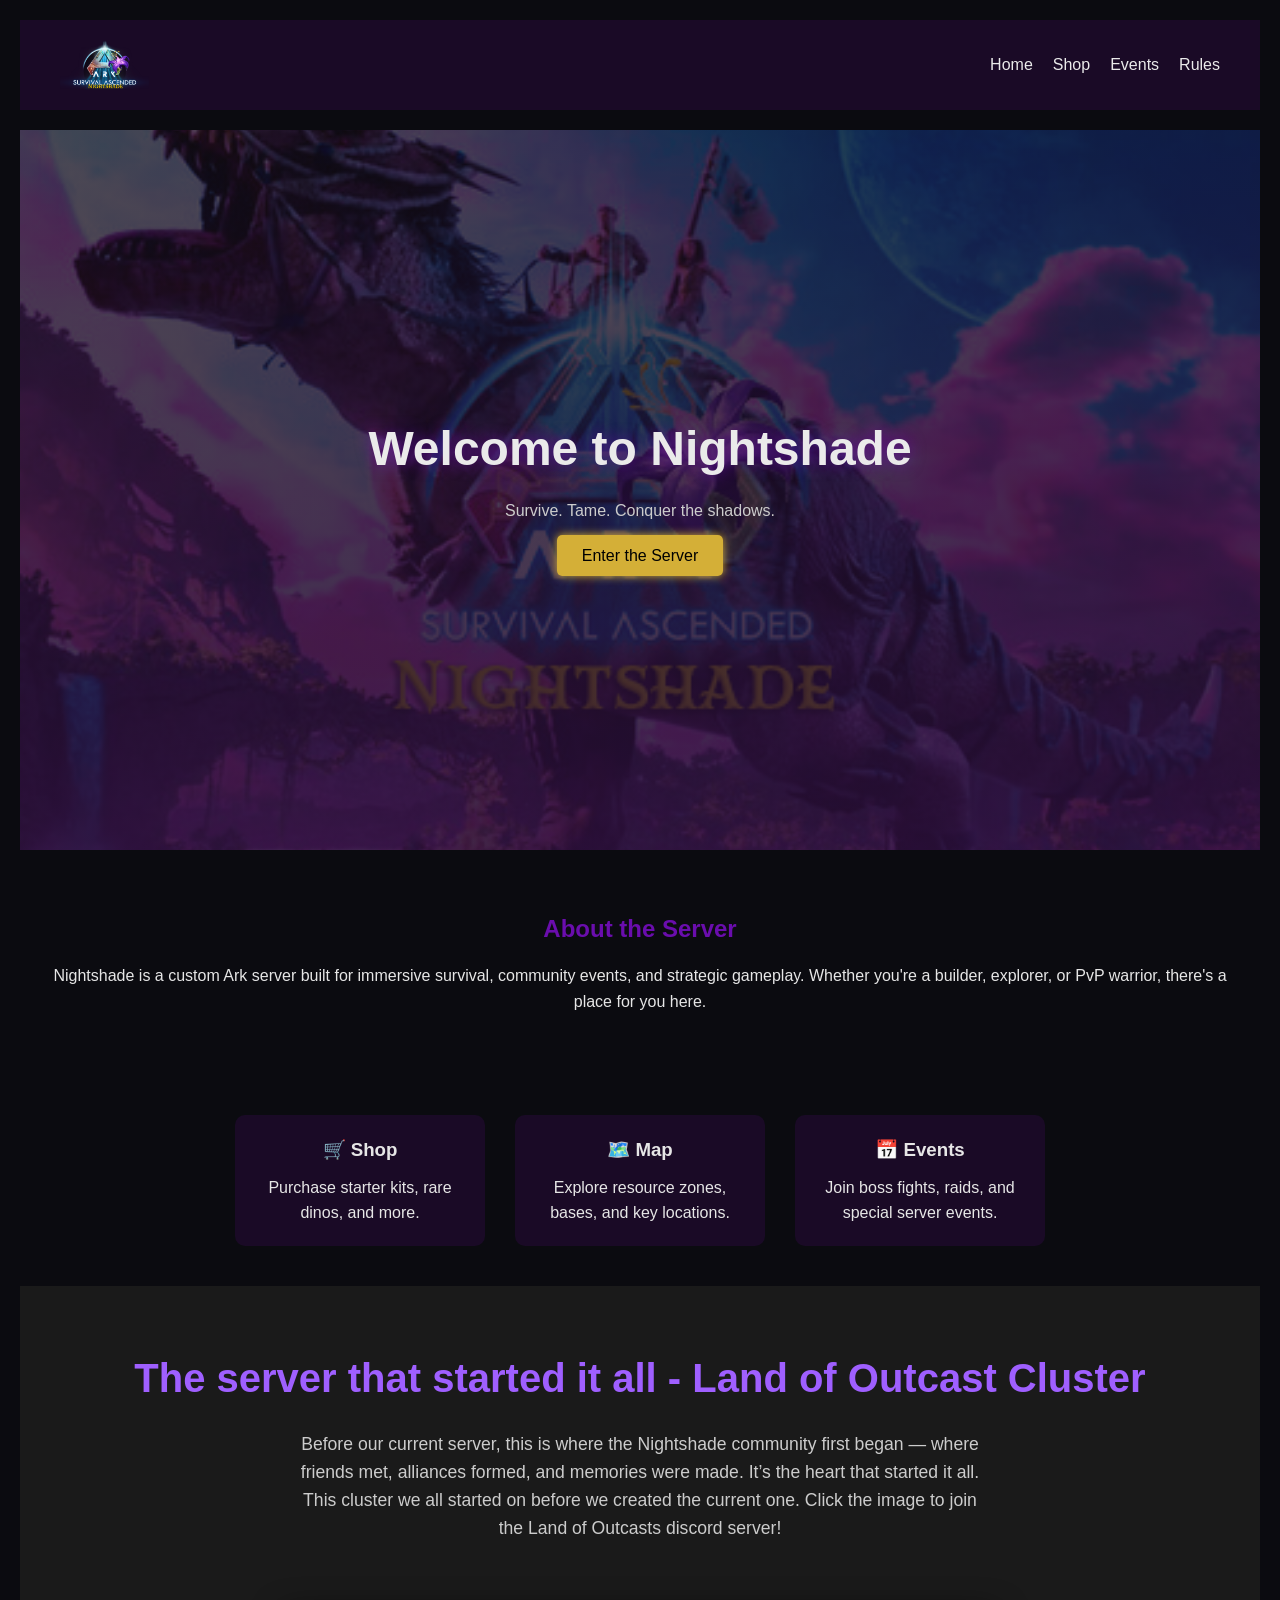
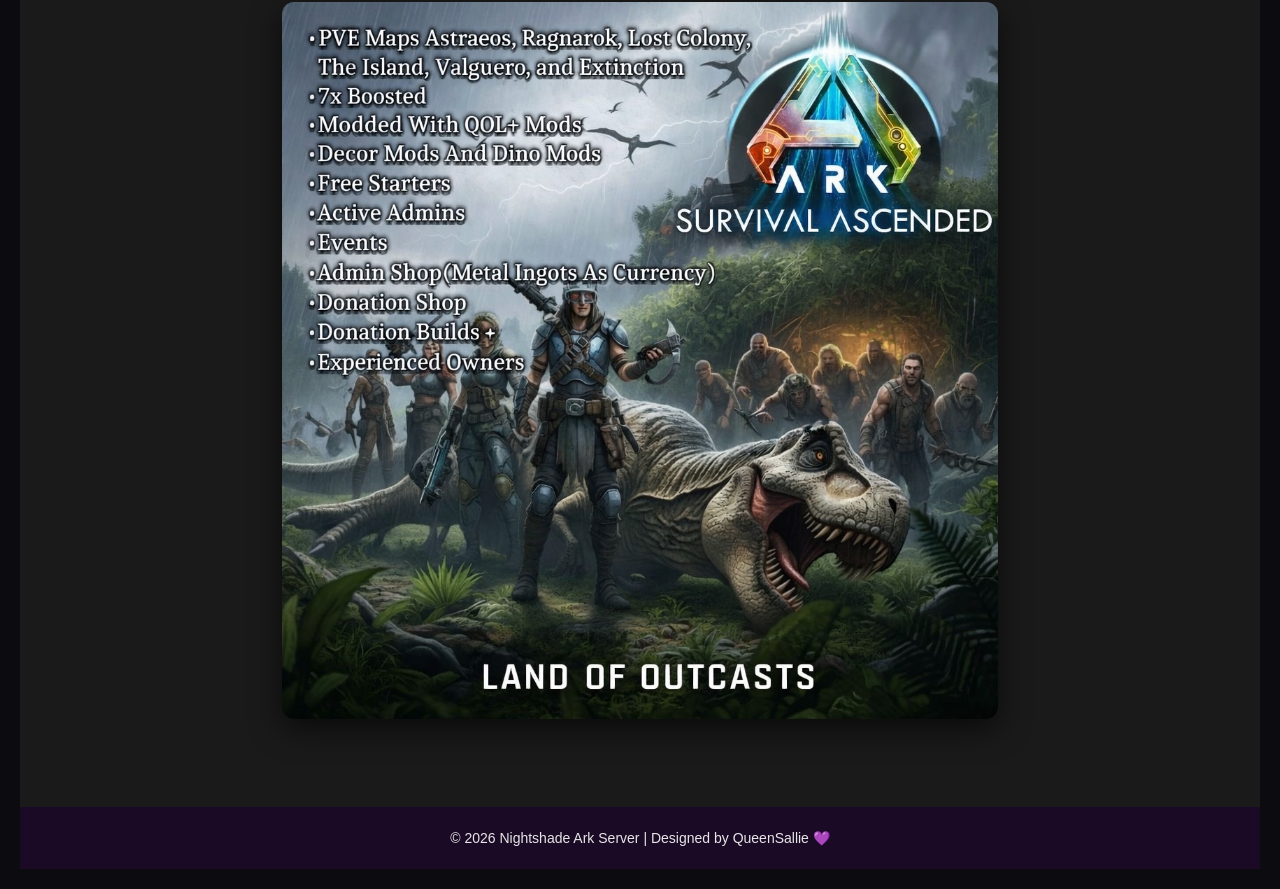
==== commit 844ad402: "Update link styling for shop section" ====
--- a/index.html
+++ b/index.html
@@ -46,7 +46,7 @@
     <section class="features">
 
         <div class="card style=position: relative;">
-         <a href="shop.html" style="position: absolute;">
+         <a href="shop.html" class="stretched-link-hitbox" style="text-decoration: none; color: inherit;">
             <h3>🛒 Shop</h3>
             <p>Purchase starter kits, rare dinos, and more.</p>
          </a>   
